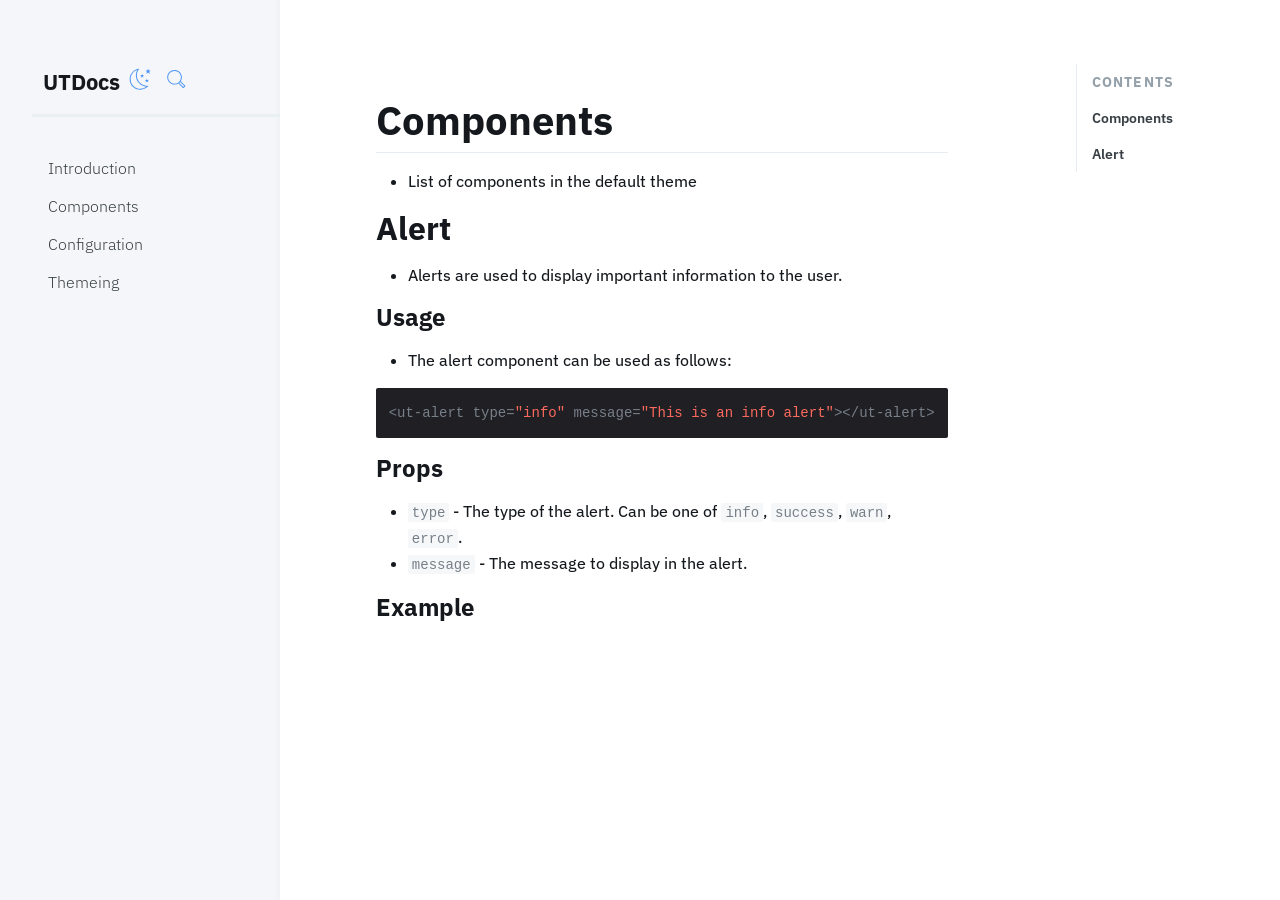
==== docs/components/index.html @ 4eabd62b "(fix): Fix FTS index and add more config options" ====
<!DOCTYPE html><html lang="en"><head>
    <meta charset="UTF-8"/>
    <style>html{visibility: hidden;opacity:0;}</style>
    <meta http-equiv="X-UA-Compatible" content="IE=edge"/>
    <meta name="viewport" content="width=device-width, initial-scale=1.0"/>

    <title>Components - UTDocs</title>
    <link rel="shortcut icon" href="../img/book.svg"/>

    <!-- Stylesheets and scripts -->
    
        <script src="https://cdn.jsdelivr.net/npm/fuse.js@6.6.2/dist/fuse.min.js" defer=""></script>
        <script src="../js/search.js" defer=""></script>
    
    
        
            <link rel="preconnect" href="https://fonts.googleapis.com"/>
        
            <link rel="preconnect" href="https://fonts.gstatic.com" crossorigin=""/>
        
            <link href="https://fonts.googleapis.com/css2?family=IBM+Plex+Sans&amp;display=swap" rel="stylesheet"/>
        
            <meta name="description" content="UTDocs is a powerful documentation generator in Golang
        
            Offers features like Full Text Search
        
            Rich Markdown and Components."/>
        
    
    
        <style>
            :root {
                --custom-font: 'IBM Plex Sans' !important;
            }
        </style>
    
    <link href="https://cdn.jsdelivr.net/npm/bootstrap@5.0.1/dist/css/bootstrap.min.css" rel="stylesheet" integrity="sha384-+0n0xVW2eSR5OomGNYDnhzAbDsOXxcvSN1TPprVMTNDbiYZCxYbOOl7+AMvyTG2x" crossorigin="anonymous"/>
    <link rel="stylesheet" href="../css/theme.css"/>
    <script src="../js/components/alert.js" defer=""></script>
    <script src="../js/theme.js" charset="utf-8" defer=""></script>
</head>

<body>
    <div class="menu-button" id="menu-button">
    <img src="../img/menu.svg" alt="Menu"/>
</div>

<main class="w-100 d-flex flex-row">
    <section class="nav" id="nav">
        <div class="nav-content">
            <header class="nav-header">
                <img src="../img/book.svg" alt="" height="32"/>
                UTDocs
                <button id="toggle_btn" class="toggle_button" type="button">
                    <svg id="light-icon" class="theme-icon" viewBox="0 0 20 20">
                        <path fill="none" d="M5.114,5.726c0.169,0.168,0.442,0.168,0.611,0c0.168-0.169,0.168-0.442,0-0.61L3.893,3.282c-0.168-0.168-0.442-0.168-0.61,0c-0.169,0.169-0.169,0.442,0,0.611L5.114,5.726z M3.955,10c0-0.239-0.193-0.432-0.432-0.432H0.932C0.693,9.568,0.5,9.761,0.5,10s0.193,0.432,0.432,0.432h2.591C3.761,10.432,3.955,10.239,3.955,10 M10,3.955c0.238,0,0.432-0.193,0.432-0.432v-2.59C10.432,0.693,10.238,0.5,10,0.5S9.568,0.693,9.568,0.932v2.59C9.568,3.762,9.762,3.955,10,3.955 M14.886,5.726l1.832-1.833c0.169-0.168,0.169-0.442,0-0.611c-0.169-0.168-0.442-0.168-0.61,0l-1.833,1.833c-0.169,0.168-0.169,0.441,0,0.61C14.443,5.894,14.717,5.894,14.886,5.726 M5.114,14.274l-1.832,1.833c-0.169,0.168-0.169,0.441,0,0.61c0.168,0.169,0.442,0.169,0.61,0l1.833-1.832c0.168-0.169,0.168-0.442,0-0.611C5.557,14.106,5.283,14.106,5.114,14.274 M19.068,9.568h-2.591c-0.238,0-0.433,0.193-0.433,0.432s0.194,0.432,0.433,0.432h2.591c0.238,0,0.432-0.193,0.432-0.432S19.307,9.568,19.068,9.568 M14.886,14.274c-0.169-0.168-0.442-0.168-0.611,0c-0.169,0.169-0.169,0.442,0,0.611l1.833,1.832c0.168,0.169,0.441,0.169,0.61,0s0.169-0.442,0-0.61L14.886,14.274z M10,4.818c-2.861,0-5.182,2.32-5.182,5.182c0,2.862,2.321,5.182,5.182,5.182s5.182-2.319,5.182-5.182C15.182,7.139,12.861,4.818,10,4.818M10,14.318c-2.385,0-4.318-1.934-4.318-4.318c0-2.385,1.933-4.318,4.318-4.318c2.386,0,4.318,1.933,4.318,4.318C14.318,12.385,12.386,14.318,10,14.318 M10,16.045c-0.238,0-0.432,0.193-0.432,0.433v2.591c0,0.238,0.194,0.432,0.432,0.432s0.432-0.193,0.432-0.432v-2.591C10.432,16.238,10.238,16.045,10,16.045"></path>
                    </svg>
                    <svg id="dark-icon" class="theme-icon" viewBox="0 0 20 20">
                        <path fill="none" d="M10.544,8.717l1.166-0.855l1.166,0.855l-0.467-1.399l1.012-0.778h-1.244L11.71,5.297l-0.466,1.244H10l1.011,0.778L10.544,8.717z M15.986,9.572l-0.467,1.244h-1.244l1.011,0.777l-0.467,1.4l1.167-0.855l1.165,0.855l-0.466-1.4l1.011-0.777h-1.244L15.986,9.572z M7.007,6.552c0-2.259,0.795-4.33,2.117-5.955C4.34,1.042,0.594,5.07,0.594,9.98c0,5.207,4.211,9.426,9.406,9.426c2.94,0,5.972-1.354,7.696-3.472c-0.289,0.026-0.987,0.044-1.283,0.044C11.219,15.979,7.007,11.759,7.007,6.552 M10,18.55c-4.715,0-8.551-3.845-8.551-8.57c0-3.783,2.407-6.999,5.842-8.131C6.549,3.295,6.152,4.911,6.152,6.552c0,5.368,4.125,9.788,9.365,10.245C13.972,17.893,11.973,18.55,10,18.55 M19.406,2.304h-1.71l-0.642-1.71l-0.642,1.71h-1.71l1.39,1.069l-0.642,1.924l1.604-1.176l1.604,1.176l-0.642-1.924L19.406,2.304z"></path>
                    </svg>
                </button>
                <button id="search_btn" class="toggle_button" type="button">
                    <svg class="theme-icon" viewBox="0 0 20 20">
                        <path d="M18.125,15.804l-4.038-4.037c0.675-1.079,1.012-2.308,1.01-3.534C15.089,4.62,12.199,1.75,8.584,1.75C4.815,1.75,1.982,4.726,2,8.286c0.021,3.577,2.908,6.549,6.578,6.549c1.241,0,2.417-0.347,3.44-0.985l4.032,4.026c0.167,0.166,0.43,0.166,0.596,0l1.479-1.478C18.292,16.234,18.292,15.968,18.125,15.804 M8.578,13.99c-3.198,0-5.716-2.593-5.733-5.71c-0.017-3.084,2.438-5.686,5.74-5.686c3.197,0,5.625,2.493,5.64,5.624C14.242,11.548,11.621,13.99,8.578,13.99 M16.349,16.981l-3.637-3.635c0.131-0.11,0.721-0.695,0.876-0.884l3.642,3.639L16.349,16.981z"></path>
                    </svg>
                </button>
            </header>

             
    <a class="nav-item " data-href=".">Introduction</a>

  
    <a class="nav-item " data-href="components">Components</a>

  
    <a class="nav-item " data-href="config">Configuration</a>

  
    <a class="nav-item " data-href="themeing">Themeing</a>

 
        </div>
    </section>
    <div class="search-container" id="search-container">
        <div id="#search-modal" class="search-modal">
            <button id="search-modal-close" type="button" class="search-modal-close">
                <svg xmlns="http://www.w3.org/2000/svg" viewBox="0 0 24 24" width="24px" height="24px"><path d="M 4.7070312 3.2929688 L 3.2929688 4.7070312 L 10.585938 12 L 3.2929688 19.292969 L 4.7070312 20.707031 L 12 13.414062 L 19.292969 20.707031 L 20.707031 19.292969 L 13.414062 12 L 20.707031 4.7070312 L 19.292969 3.2929688 L 12 10.585938 L 4.7070312 3.2929688 z"></path></svg>            
            </button>
            <header class="search-bar-header">
                <form class="search-form">
                    <label class="search-input_label" for="search-input">
                        <svg width="20" height="20" class="DocSearch-Search-Icon" viewBox="0 0 20 20">
                            <path d="M14.386 14.386l4.0877 4.0877-4.0877-4.0877c-2.9418 2.9419-7.7115 2.9419-10.6533 0-2.9419-2.9418-2.9419-7.7115 0-10.6533 2.9418-2.9419 7.7115-2.9419 10.6533 0 2.9419 2.9418 2.9419 7.7115 0 10.6533z" stroke="currentColor" fill="none" fill-rule="evenodd" stroke-linecap="round" stroke-linejoin="round"></path>
                        </svg>
                    </label>
                    <input type="text" id="search-input" class="search-input" placeholder="Search docs" maxlength="100" spellcheck="false" autocapitalize="off" autocorrect="false" autocomplete="off"/>
                    <!-- <button type="reset" title="Clear the query" class="search-reset" aria-label="Reset" /> -->
                </form>
            </header>
            <div class="search-results">
                <ul id="search-results"></ul>
            </div>
            <footer class="search-footer">
                    <p class="search-text">Powered by
                        <img src="https://fusejs.io/assets/img/logo.png" width="25" height="25"/> <span style="font-family: Dosis,Source Sans Pro,Helvetica Neue,Arial,sans-serif; font-size: medium;">Fuse.js</span></p>
            </footer>
        </div>
    </div>
    <section class="flex-fill">
        <div class="main-content" id="main-content"><h1 id="components">Components</h1>
<ul>
<li>List of components in the default theme</li>
</ul>
<h2 id="alert">Alert</h2>
<ul>
<li>Alerts are used to display important information to the user.</li>
</ul>
<h3 id="usage">Usage</h3>
<ul>
<li>The alert component can be used as follows:</li>
</ul>
<pre tabindex="0" style="color:#fff;background-color:#1f1f24;"><code><span style="display:flex;"><span>&lt;ut-alert type=<span style="color:#fc6a5d">&#34;info&#34;</span> message=<span style="color:#fc6a5d">&#34;This is an info alert&#34;</span>&gt;&lt;/ut-alert&gt;
</span></span></code></pre><h3 id="props">Props</h3>
<ul>
<li><code>type</code> - The type of the alert. Can be one of <code>info</code>, <code>success</code>, <code>warn</code>, <code>error</code>.</li>
<li><code>message</code> - The message to display in the alert.</li>
</ul>
<h3 id="example">Example</h3>
<p><ut-alert type="info" message="This is an info alert"></ut-alert>
<ut-alert type="success" message="This is a success alert"></ut-alert>
<ut-alert type="warn" message="This is a warning alert"></ut-alert>
<ut-alert type="error" message="This is an error alert"></ut-alert></p>
</div>
    </section>
    <section id="toc" class="toc">
        <div class="toc-item header">Contents</div>
        
        <a href="#components" class="toc-item">Components</a>
        
        <a href="#alert" class="toc-item">Alert</a>
        
    </section>
</main>





</body><!--
    Generator: utdocs
    Version:   1.0.0
    Built on:  2022-12-07 10:32:52.853
    Source:    docs_src/components.md
--></html>
---- docs/css/theme.css ----
/* MAIN */
body,
html {
  height: 100%;
  scroll-behavior: smooth;
  visibility: visible;
  opacity: 1;
}

:root {
  --black3: #a2aab4;
  --black4: #777f89;
  --black6: #454c56;
  --black7: #a2aab4;
  --black2: #262a30;
  --black9: white;
  --black5: #777f89;
  --black0: #121417;
  --white: #1b1f23;
  --black1: #262a30;
  --black: white;
  --purple0: #43248e57;
  --purple1: #43248e57;
  --red0: #381e1d;
  --orange0: #35241e;
  --green0: #143120;
  --custom-font: Inter, Avenir, Helvetica, Arial, sans-serif;
}

main {
  min-height: 100%;
}

body {
  color: #15191d;
}

h1 {
  font-size: 2.5rem;
  font-weight: 700;
  line-height: 1.2;
  margin: 0;
}

h2 {
  font-size: 2rem;
  font-weight: 700;
  line-height: 1.2;
  margin: 0;
}

h3 {
  font-size: 1.5rem;
  font-weight: 700;
  line-height: 1.2;
  margin: 0;
}

h4 {
  font-size: 1.25rem;
  font-weight: 700;
  line-height: 1.2;
  margin: 0;
}

h5 {
  font-size: 1rem;
  font-weight: 700;
  line-height: 1.2;
  margin: 0;
}

h6 {
  font-size: 0.875rem;
  font-weight: 700;
  line-height: 1.2;
  margin: 0;
}

[data-theme="dark"] body {
  color: #fff;
  background: var(--black0);
}

body {
  font-family: var(--custom-font);
  line-height: 24px;
  font-weight: 450;
  font-synthesis: none;
  text-rendering: optimizeLegibility;
  -webkit-font-smoothing: antialiased;
  -moz-osx-font-smoothing: grayscale;
  -webkit-text-size-adjust: 100%;
}

/* NAV */
.nav {
  margin-left: -25rem;
  width: 25rem;
  padding-top: 4rem;
  padding-left: 2rem;
  background: #f5f6f9;
  box-shadow: inset -16px 0px 5px -15px #eaeff3;
  transition-property: margin-left;
  transition-duration: 0.3s;
}
[data-theme="dark"] .nav {
  background: var(--black0);
  box-shadow: inset -16px 0px 5px -15px #2a2a2a;
}
.nav.open {
  margin-left: 0;
  min-width: 20rem;
  transition-property: margin-left;
  transition-duration: 0.3s;
}

.nav-content {
  width: 100%;
}

.nav-header {
  font-size: large;
  border-bottom: 3px solid #eaeff3;
  vertical-align: middle;
  font-weight: bold;
  font-size: 1.4rem;
  width: 100%;
  padding-bottom: 1.25rem;
  margin-bottom: 2rem;
}

[data-theme="dark"] .nav-header {
  border-bottom: 3px solid var(--black1);
}

.nav-header > img {
  margin-right: 0.4rem;
}

.nav-item {
  display: block;
  text-decoration: none !important;
  color: var(--black5);
  padding: 6px;
  padding-left: 15px;
  box-sizing: border-box;
  margin-right: 15px;
  border: 1px solid transparent;
  color: #373f45;
  font-weight: 300;
}
[data-theme="dark"] .nav-item {
  color: var(--black7);
}
.nav-item:hover {
  background: var(--black9);
  cursor: pointer;
  color: #373f45;
  border-radius: 0.5rem;
  transition: ease-in-out 0.2s;
}

[data-theme="dark"] .nav-item:hover {
  background: var(--black1);
  color: #fff;
  border-radius: 0.5rem;
  transition: ease-in-out 0.2s;
}
.nav-item.active {
  color: #3884ff;
  background: var(--black9);
  border-radius: 0.5rem;
}
[data-theme="dark"] .nav-item.active {
  color: #fff;
  background: var(--black1);
  border-radius: 0.5rem;
}
.nav-item.header {
  text-transform: uppercase;
  letter-spacing: 0.075rem;
  margin-top: 2rem;
  font-weight: bold;
  color: #94a1ab;
}
.nav-item.header:hover {
  background: transparent;
  color: #94a1ab;
}

/* CONTENT */
.main-content {
  padding: 2rem 3rem;
  max-width: 60rem;
  width: 100vw;
}
.main-content.nav-open {
  width: auto;
}

.main-content h1 {
  padding-bottom: 0.5rem;
  border-spacing: 0.5rem;
  border-bottom: 1px solid #e6ecf1;
}

[data-theme="dark"] .main-content h1 {
  border-bottom: 1px solid var(--black1);
}

.main-content h1,
h2,
h3,
h4,
h5,
h6 {
  margin-bottom: 1rem;
  margin-top: 2rem;
}

.main-content hr {
  background: #e6ecf1;
  /* opacity: 1; */
}

.main-content p {
  margin-bottom: 2rem;
}

.main-content code {
  background: #f5f7f9;
  padding: 0.1rem 0.25rem;
  border-radius: 2px;
  color: var(--black5);
}

[data-theme="dark"] .main-content code {
  background: var(--black6);
  padding: 0.1rem 0.25rem;
  color: #fff;
  border-radius: 2px;
}

.main-content pre {
  padding: 0.8rem;
  border-radius: 2px;
}

.main-content pre code {
  padding: 0;
  border-radius: 0;
}

.main-content blockquote {
  background: #f5f7f9;
  padding: 1.25rem;
  border-left: 2px solid #3884ff;
  border-radius: 2px;
}

.main-content blockquote p {
  margin-bottom: 0;
}

.main-content tr:not(:last-of-type) {
  border-bottom: 1px solid #e6ecf1;
}

.main-content th {
  border-bottom: 2px solid #e6ecf1;
}

.main-content td,
th {
  padding: 0.5rem;
}

.main-content table {
  width: 100%;
}

#search-results {
  margin: 1rem 0 0 0;
  padding: 0;
}

.highlight {
  text-decoration: underline;
}

.search-result {
  align-items: flex-start;
  color: #000;
  display: flex;
  flex-direction: column;
  height: 50px;
  width: 100%;
  border-radius: 5px;
  margin-bottom: 4px;
  margin-top: 2.5px;
  text-decoration: none;
  padding-left: 15px;
  background-color: #fff;
}

[data-theme="dark"] .search-result {
  background-color: rgb(9, 9, 18);
  color: #bec3c9;
}

.search-result p {
  margin: 0;
  padding: 0;
  font-size: 0.8rem;
  text-overflow: ellipsis;
}

/* TABLE OF CONTENTS */
.toc {
  display: none;
  width: 20rem;
  padding: 2rem;
  font-size: 0.85rem;
}
.toc-item {
  display: block;
  text-decoration: none !important;
  padding: 6px;
  padding-left: 15px;
  box-sizing: border-box;
  border-left: 1px solid #e6ecf1;
  color: #373f45;
  font-weight: 600;
}
[data-theme="dark"] .toc-item {
  border-left: 1px solid var(--black1);
  color: var(--black5);
}
a.toc-item:hover {
  border-left: 2px solid #3884ff;
  color: #3884ff;
}
.toc-item.header {
  text-transform: uppercase;
  letter-spacing: 0.075rem;
  margin-top: 2rem;
  font-weight: bold;
  color: #94a1ab;
}

/* RESPONSIVENESS */
.menu-button {
  position: absolute;
  top: 0;
  left: 0;
  padding: 0.75rem;
  border: 1px solid #e6ecf1;
  user-select: none;
}

[data-theme="dark"] .menu-button {
  border: 1px solid var(--black1);
}

@media screen and (min-width: 1600px) {
  body {
    margin: 0 10%;
    background: linear-gradient(90deg, #f5f6f9 11%, #fff 11%);
  }
}

@media screen and (min-width: 1220px) {
  .toc {
    display: block;
  }
  .main-content {
    padding: 4rem 6rem;
  }
}

@media screen and (min-width: 985px) {
  .nav {
    margin-left: 0;
  }
  .main-content {
    margin: auto;
    width: auto;
  }
  .menu-button {
    display: none;
  }
}

.theme-icon {
  width: 1em;
  height: 1em;
}

.theme-icon path,
.theme-icon polygon,
.theme-icon rect {
  fill: #4691f6;
}

.toggle_button {
  border-radius: 50%;
  display: inline-flex;
  height: 100%;
  background: none;
  border: none;
  color: inherit;
  cursor: pointer;
  font-family: inherit;
  padding: 4px;
}

.toggle_button:hover {
  background: #e6ecf1;
}

[data-theme="dark"] .toggle_button:hover {
  background: var(--black1);
}

.search-modal-close {
  background: none;
  top: 0;
  right: 0;
  float: right;
  user-select: none;
  fill: #000;
  border: none;
  padding: 12px 12px 0;
}

[data-theme="dark"] .search-modal-close {
  fill: #fff;
}

.search-container {
  background-color: rgba(255, 255, 255, 0.8);
  height: 100vh;
  left: 0;
  position: fixed;
  display: none;
  top: 0;
  width: 100vw;
  z-index: 201;
}

[data-theme="dark"] .search-container {
  background-color: rgba(14, 9, 17, 0.8);
}

.search-bar {
  display: flex;
  padding: 12px 12px 0;
}

.search-form {
  align-items: center;
  background: #fff;
  color:rgb(9, 9, 18);
  border-radius: 4px;
  box-shadow: inset 0 0 0 2px #725AC1;
  display: flex;
  height: 56px;
  margin: 0;
  padding: 0 12px;
  position: relative;
  width: 100%;
}

[data-theme="dark"] .search-form {
  background: #000;
}

.search-input_label {
  align-items: center;
  color: #725AC1;
  display: flex;
  justify-content: center;
}

.search-results {
  padding: 0 12px;
  overflow-y: overlay;
  min-height: 12px;
  max-height: calc(600px - 56px - 12px - 44px);
}

.results-screen {
  font-size: 0.9em;
  padding: 36px 0;
  margin: 0 auto;
  text-align: center;
  width: 80%;
}

.search-text {
  font-size: 0.9em;
  color: #7f8497;
  margin: 0;
  -webkit-user-select: none;
  user-select: none;
}

.search-footer {
  align-items: center;
  background: #fff;
  border-radius: 0 0 8px 8px;
  box-shadow: 0 -1px 0 0 #e0e3e8,0 -3px 6px 0 rgba(69,98,155,.12);
  display: flex;
  flex-direction: row-reverse;
  flex-shrink: 0;
  height: 44px;
  justify-content: space-between;
  padding: 0 12px;
  position: relative;
  -webkit-user-select: none;
  user-select: none;
  width: 100%;
  z-index: 300;
}

[data-theme="dark"] .search-footer {
  background: #1e2136;
  box-shadow: inset 0 1px 0 0 rgba(73, 76, 106, 0.5),
  0 -4px 8px 0 rgba(0, 0, 0, 0.2);
}

.search-bar-header {
  display: flex;
  padding: 12px 12px 0;
}

.search-input {
  appearance: none;
  background: 0 0;
  border: 0;
  color: #000;
  flex: 1;
  font-size: 1.2em;
  height: 100%;
  outline: 0;
  padding: 0 0 0 8px;
  width: 80%;
}

[data-theme="dark"] .search-input {
  color: #fff;
}

.search-modal {
  background: #f5f6f7;
  border-radius: 6px;
  box-shadow: inset 1px 1px 0 0 hsla(0,0%,100%,.5),0 3px 8px 0 #555a64;
  flex-direction: column;
  margin: 60px auto auto;
  max-width: 560px;
  position: relative;
}

[data-theme="dark"] .search-modal {
  background: #1e2136;
  box-shadow: inset 1px 1px 0 0 #2c2e40, 0 3px 8px 0 #000309;
}

.alert h1, h2, h3, h4, h5, h6 {
  margin-top: 0 !important;
}

.alert {
  border-radius: 0.75rem;
  border-color: rgb(240 240 240 / 1);
  background-color: rgb(255, 255, 255 / 1);
  border-width: 1px;
  margin-top: 0;
  /* padding: 1rem; */
}

[data-theme="dark"] .alert {
  background-color: rgb(34 39 46 / 1);
  border-color: rgb(92 97 122 / 1);
}
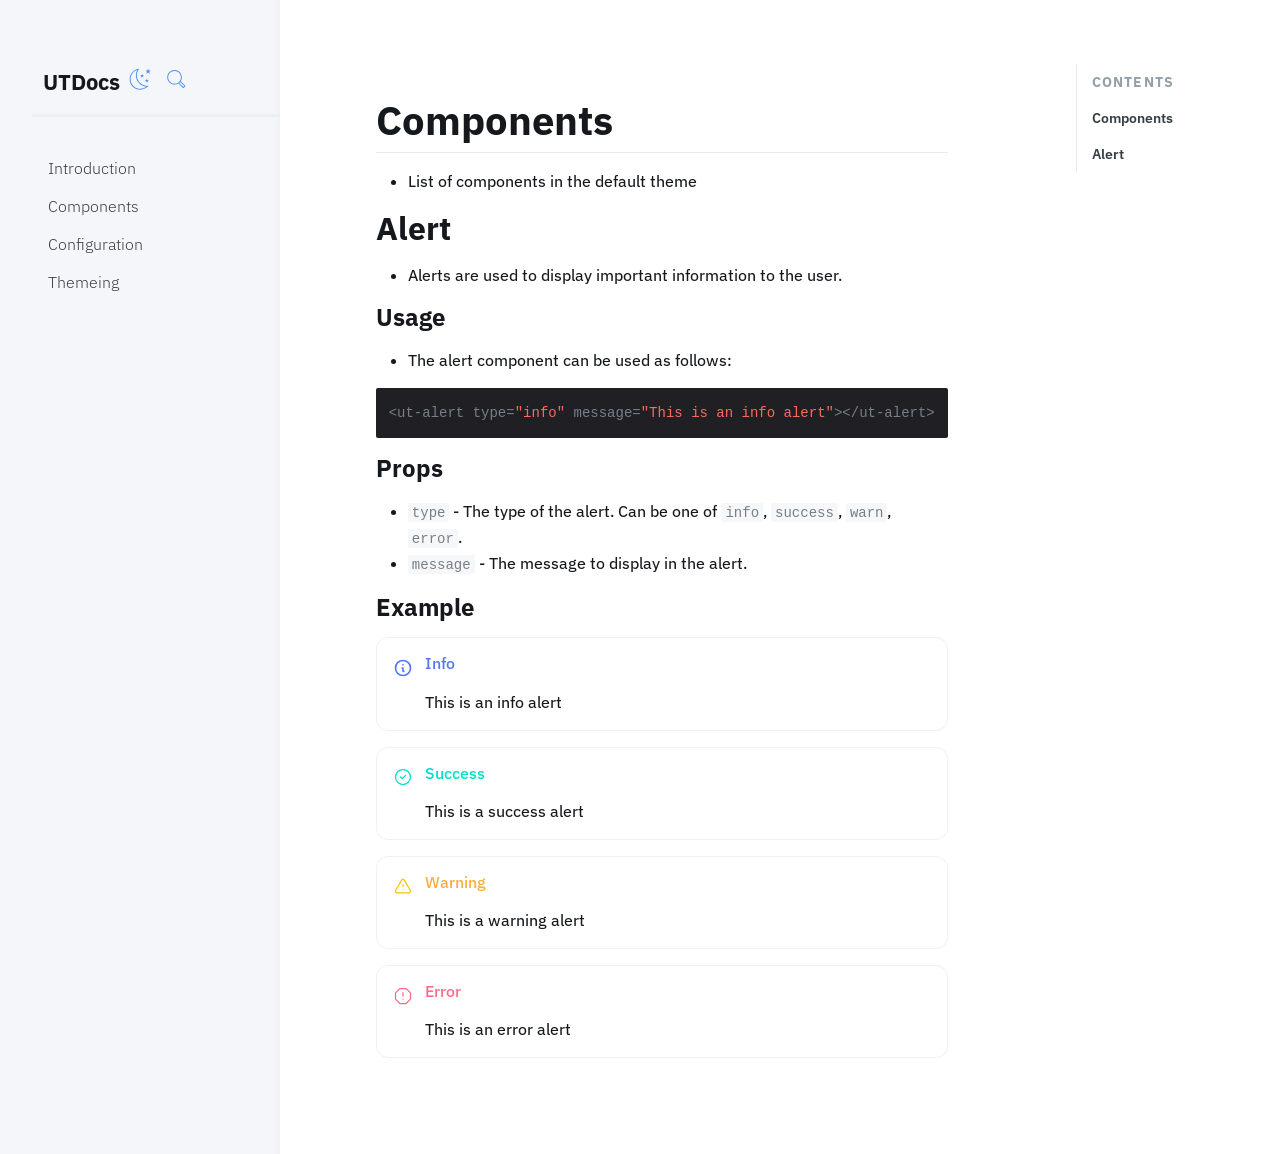
==== commit 3cfcfd70: "Improve FTS" ====
--- a/docs/components/index.html
+++ b/docs/components/index.html
@@ -1,6 +1,11 @@
 <!DOCTYPE html><html lang="en"><head>
     <meta charset="UTF-8"/>
-    <style>html{visibility: hidden;opacity:0;}</style>
+    <style>
+        html {
+            visibility: hidden;
+            opacity: 0;
+        }
+    </style>
     <meta http-equiv="X-UA-Compatible" content="IE=edge"/>
     <meta name="viewport" content="width=device-width, initial-scale=1.0"/>
 
@@ -9,31 +14,33 @@
 
     <!-- Stylesheets and scripts -->
     
-        <script src="https://cdn.jsdelivr.net/npm/fuse.js@6.6.2/dist/fuse.min.js" defer=""></script>
-        <script src="../js/search.js" defer=""></script>
+    <script src="https://cdn.jsdelivr.net/npm/fuse.js@6.6.2/dist/fuse.min.js" defer=""></script>
+    <script src="https://cdn.jsdelivr.net/gh/nextapps-de/flexsearch@0.7.31/dist/flexsearch.bundle.js"></script>
+    <script src="../js/search.js" defer=""></script>
     
     
-        
-            <link rel="preconnect" href="https://fonts.googleapis.com"/>
-        
-            <link rel="preconnect" href="https://fonts.gstatic.com" crossorigin=""/>
-        
-            <link href="https://fonts.googleapis.com/css2?family=IBM+Plex+Sans&amp;display=swap" rel="stylesheet"/>
-        
-            <meta name="description" content="UTDocs is a powerful documentation generator in Golang
-        
-            Offers features like Full Text Search
-        
-            Rich Markdown and Components."/>
-        
+    
+    <link rel="preconnect" href="https://fonts.googleapis.com"/>
+    
+    <link rel="preconnect" href="https://fonts.gstatic.com" crossorigin=""/>
+    
+    <link href="https://fonts.googleapis.com/css2?family=IBM+Plex+Sans&amp;display=swap" rel="stylesheet"/>
+    
+    <meta name="description" content="UTDocs is a powerful documentation generator in Golang
+    
+    Offers features like Full Text Search
+    
+    Rich Markdown and Components."/>
     
     
-        <style>
-            :root {
-                --custom-font: 'IBM Plex Sans' !important;
-            }
-        </style>
     
+    <style>
+        :root {
+            --custom-font: 'IBM Plex Sans' !important;
+        }
+    </style>
+    
+    <script src="https://unpkg.com/quicklink@2.3.0/dist/quicklink.umd.js"></script>
     <link href="https://cdn.jsdelivr.net/npm/bootstrap@5.0.1/dist/css/bootstrap.min.css" rel="stylesheet" integrity="sha384-+0n0xVW2eSR5OomGNYDnhzAbDsOXxcvSN1TPprVMTNDbiYZCxYbOOl7+AMvyTG2x" crossorigin="anonymous"/>
     <link rel="stylesheet" href="../css/theme.css"/>
     <script src="../js/components/alert.js" defer=""></script>
@@ -67,16 +74,16 @@
             </header>
 
              
-    <a class="nav-item " data-href=".">Introduction</a>
+    <a class="nav-item " href="../.">Introduction</a>
 
   
-    <a class="nav-item " data-href="components">Components</a>
+    <a class="nav-item " href="../components">Components</a>
 
   
-    <a class="nav-item " data-href="config">Configuration</a>
+    <a class="nav-item " href="../config">Configuration</a>
 
   
-    <a class="nav-item " data-href="themeing">Themeing</a>
+    <a class="nav-item " href="../themeing">Themeing</a>
 
  
         </div>
@@ -94,7 +101,7 @@
                         </svg>
                     </label>
                     <input type="text" id="search-input" class="search-input" placeholder="Search docs" maxlength="100" spellcheck="false" autocapitalize="off" autocorrect="false" autocomplete="off"/>
-                    <!-- <button type="reset" title="Clear the query" class="search-reset" aria-label="Reset" /> -->
+                    <!-- &lt;button type=&#34;reset&#34; title=&#34;Clear the query&#34; class=&#34;search-reset&#34; aria-label=&#34;Reset&#34; /&gt; -->
                 </form>
             </header>
             <div class="search-results">
@@ -141,7 +148,12 @@
         
     </section>
 </main>
-
+    <script> window.addEventListener('load', () => {
+            quicklink.listen({
+                prerender: true,
+                el: document.querySelector('#nav'),
+            });
+        });</script>
 
 
 
@@ -149,6 +161,6 @@
 </body><!--
     Generator: utdocs
     Version:   1.0.0
-    Built on:  2022-12-07 10:32:52.853
+    Built on:  2022-12-10 13:09:22.007
     Source:    docs_src/components.md
 --></html>
--- a/docs/css/theme.css
+++ b/docs/css/theme.css
@@ -27,6 +27,8 @@
   --custom-font: Inter, Avenir, Helvetica, Arial, sans-serif;
 }
 
+
+
 main {
   min-height: 100%;
 }
@@ -154,17 +156,13 @@
   color: var(--black7);
 }
 .nav-item:hover {
-  background: var(--black9);
   cursor: pointer;
   color: #373f45;
-  border-radius: 0.5rem;
   transition: ease-in-out 0.2s;
 }
 
 [data-theme="dark"] .nav-item:hover {
-  background: var(--black1);
   color: #fff;
-  border-radius: 0.5rem;
   transition: ease-in-out 0.2s;
 }
 .nav-item.active {
@@ -295,6 +293,7 @@
   display: flex;
   flex-direction: column;
   height: 50px;
+  max-height: 65px;
   width: 100%;
   border-radius: 5px;
   margin-bottom: 4px;
@@ -314,6 +313,46 @@
   padding: 0;
   font-size: 0.8rem;
   text-overflow: ellipsis;
+  overflow: hidden;
+}
+
+.file {
+  font-size: 0.8rem;
+  background-color: transparent;
+  border: 1px solid #94a1ab;
+  border-radius: 5px;
+  padding: 0.2rem 0.5rem;
+  margin-right: 0.5rem;
+  color: #94a1ab;
+}
+
+[data-theme="dark"] .file {
+  background-color: transparent;
+  border: 1px solid #94a1ab;
+  border-radius: 5px;
+  padding: 0.2rem 0.5rem;
+  margin-right: 0.5rem;
+  color: #94a1ab;
+}
+
+.file__name {
+  font-weight: 600;
+}
+
+.file__path {
+  font-weight: 300;
+  align-items: flex-end;
+  display: flex;
+  flex-direction: row;
+  justify-content: flex-end;
+}
+
+.file_weight {
+  font-weight: 300;
+  align-items: flex-end;
+  display: flex;
+  flex-direction: row;
+  justify-content: flex-end;
 }
 
 /* TABLE OF CONTENTS */
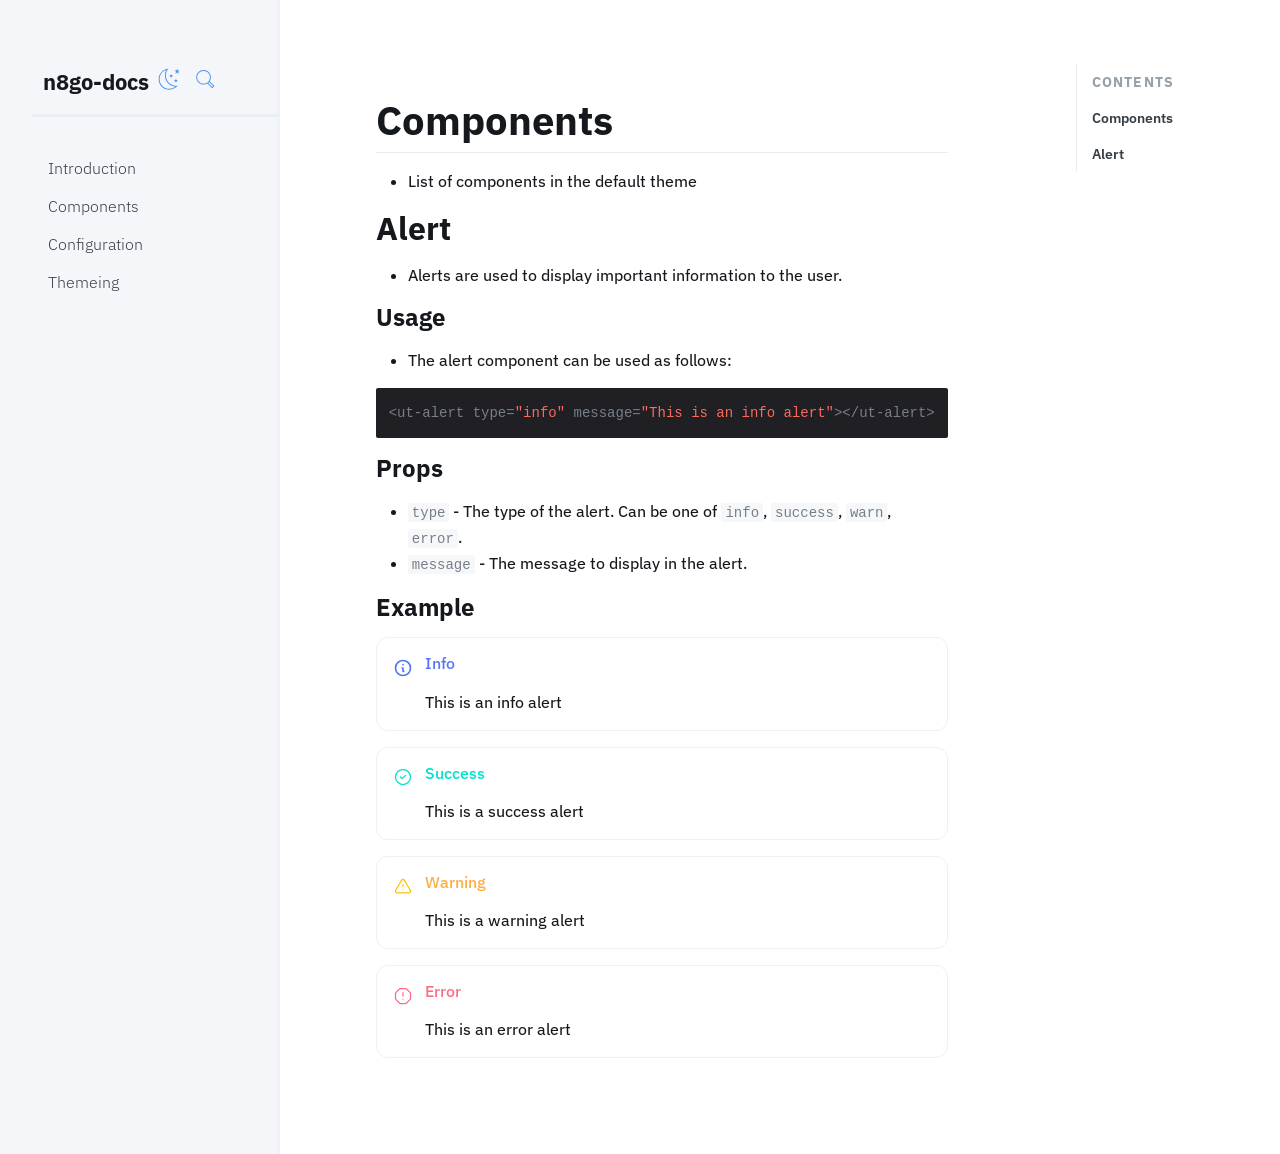
==== commit 1b5f844c: "Rename project to n8go-docs and point docs to maksyutin/n8go-docs. Rebrand CLI and Go module, replac" ====
--- a/docs/components/index.html
+++ b/docs/components/index.html
@@ -9,7 +9,7 @@
     <meta http-equiv="X-UA-Compatible" content="IE=edge"/>
     <meta name="viewport" content="width=device-width, initial-scale=1.0"/>
 
-    <title>Components - UTDocs</title>
+    <title>Components - n8go-docs</title>
     <link rel="shortcut icon" href="../img/book.svg"/>
 
     <!-- Stylesheets and scripts -->
@@ -26,11 +26,7 @@
     
     <link href="https://fonts.googleapis.com/css2?family=IBM+Plex+Sans&amp;display=swap" rel="stylesheet"/>
     
-    <meta name="description" content="UTDocs is a powerful documentation generator in Golang
-    
-    Offers features like Full Text Search
-    
-    Rich Markdown and Components."/>
+    <meta name="description" content="n8go-docs is a powerful documentation generator in Golang, Offers features like Full Text Search, Rich Markdown and Components."/>
     
     
     
@@ -57,7 +53,7 @@
         <div class="nav-content">
             <header class="nav-header">
                 <img src="../img/book.svg" alt="" height="32"/>
-                UTDocs
+                n8go-docs
                 <button id="toggle_btn" class="toggle_button" type="button">
                     <svg id="light-icon" class="theme-icon" viewBox="0 0 20 20">
                         <path fill="none" d="M5.114,5.726c0.169,0.168,0.442,0.168,0.611,0c0.168-0.169,0.168-0.442,0-0.61L3.893,3.282c-0.168-0.168-0.442-0.168-0.61,0c-0.169,0.169-0.169,0.442,0,0.611L5.114,5.726z M3.955,10c0-0.239-0.193-0.432-0.432-0.432H0.932C0.693,9.568,0.5,9.761,0.5,10s0.193,0.432,0.432,0.432h2.591C3.761,10.432,3.955,10.239,3.955,10 M10,3.955c0.238,0,0.432-0.193,0.432-0.432v-2.59C10.432,0.693,10.238,0.5,10,0.5S9.568,0.693,9.568,0.932v2.59C9.568,3.762,9.762,3.955,10,3.955 M14.886,5.726l1.832-1.833c0.169-0.168,0.169-0.442,0-0.611c-0.169-0.168-0.442-0.168-0.61,0l-1.833,1.833c-0.169,0.168-0.169,0.441,0,0.61C14.443,5.894,14.717,5.894,14.886,5.726 M5.114,14.274l-1.832,1.833c-0.169,0.168-0.169,0.441,0,0.61c0.168,0.169,0.442,0.169,0.61,0l1.833-1.832c0.168-0.169,0.168-0.442,0-0.611C5.557,14.106,5.283,14.106,5.114,14.274 M19.068,9.568h-2.591c-0.238,0-0.433,0.193-0.433,0.432s0.194,0.432,0.433,0.432h2.591c0.238,0,0.432-0.193,0.432-0.432S19.307,9.568,19.068,9.568 M14.886,14.274c-0.169-0.168-0.442-0.168-0.611,0c-0.169,0.169-0.169,0.442,0,0.611l1.833,1.832c0.168,0.169,0.441,0.169,0.61,0s0.169-0.442,0-0.61L14.886,14.274z M10,4.818c-2.861,0-5.182,2.32-5.182,5.182c0,2.862,2.321,5.182,5.182,5.182s5.182-2.319,5.182-5.182C15.182,7.139,12.861,4.818,10,4.818M10,14.318c-2.385,0-4.318-1.934-4.318-4.318c0-2.385,1.933-4.318,4.318-4.318c2.386,0,4.318,1.933,4.318,4.318C14.318,12.385,12.386,14.318,10,14.318 M10,16.045c-0.238,0-0.432,0.193-0.432,0.433v2.591c0,0.238,0.194,0.432,0.432,0.432s0.432-0.193,0.432-0.432v-2.591C10.432,16.238,10.238,16.045,10,16.045"></path>
@@ -159,8 +155,8 @@
 
 
 </body><!--
-    Generator: utdocs
+    Generator: n8go-docs
     Version:   1.0.0
-    Built on:  2022-12-10 13:09:22.007
+    Built on:  2026-05-28 20:21:59.402
     Source:    docs_src/components.md
 --></html>
